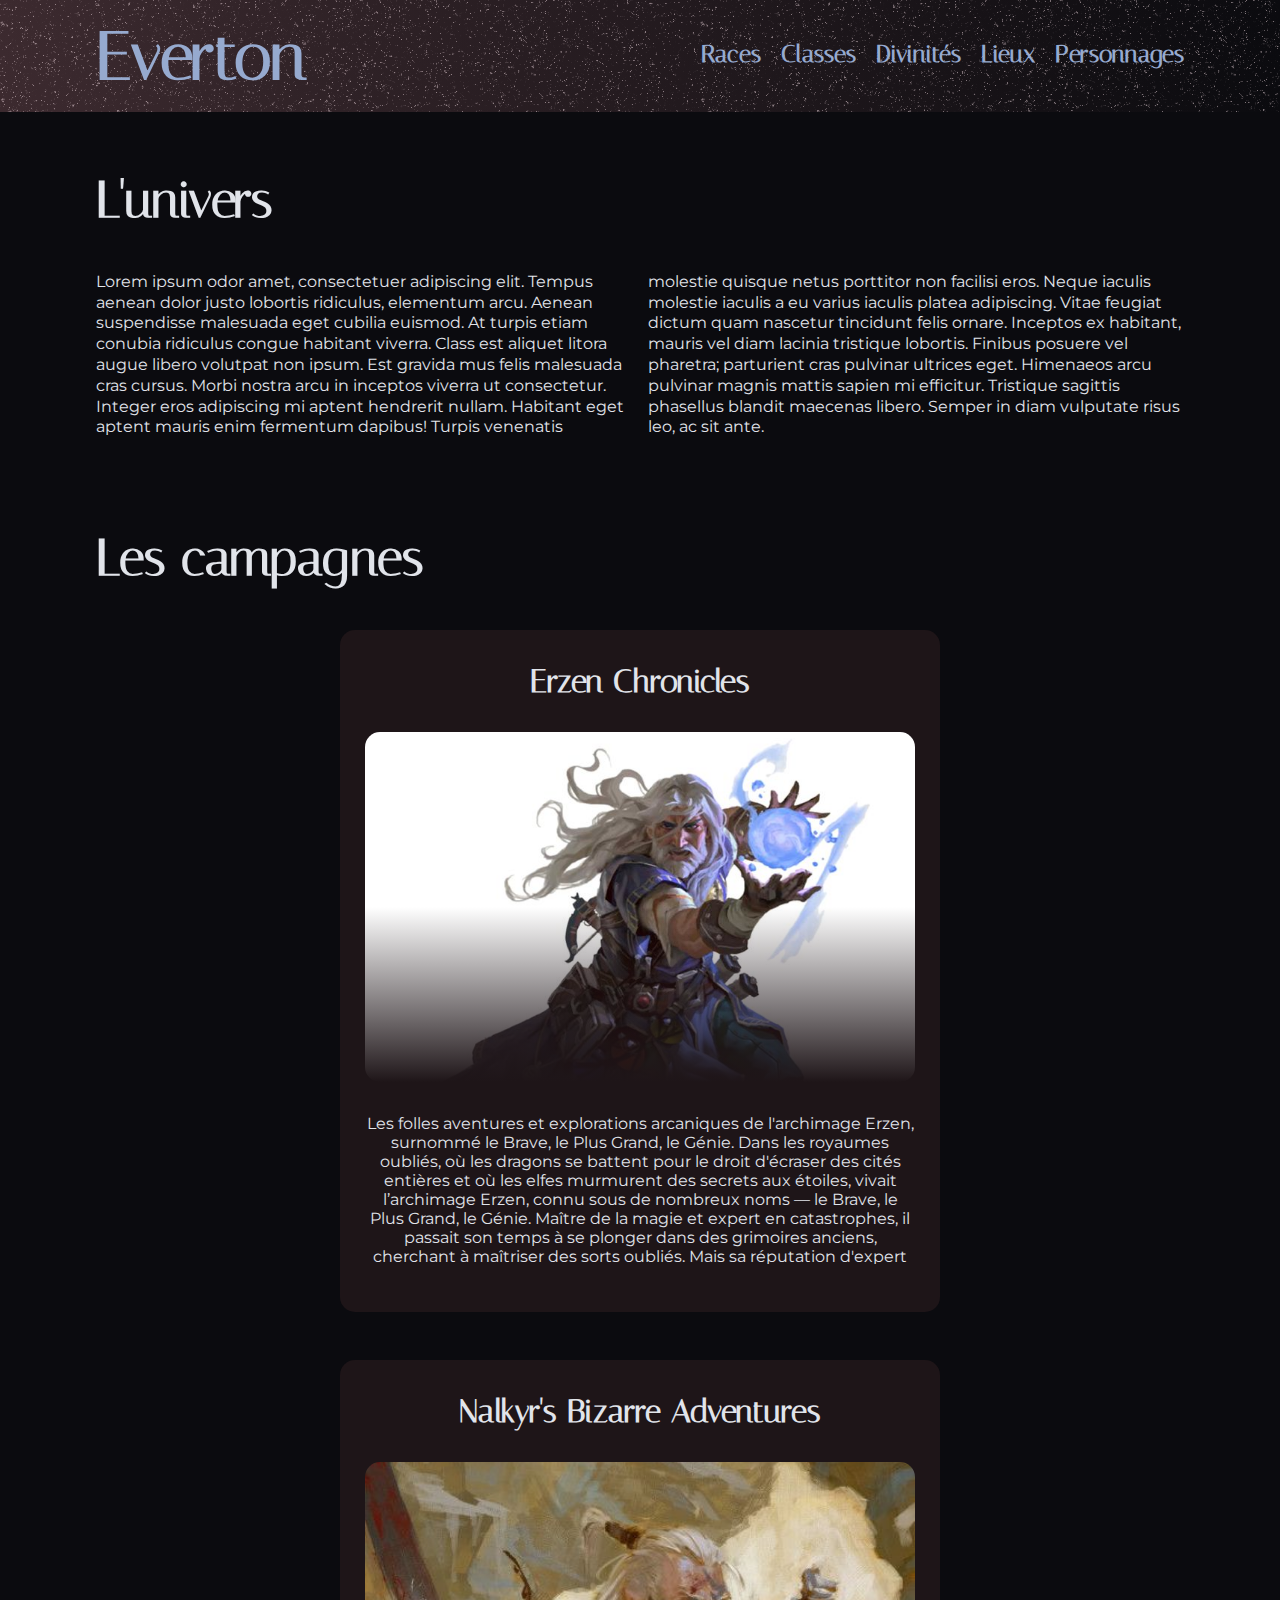
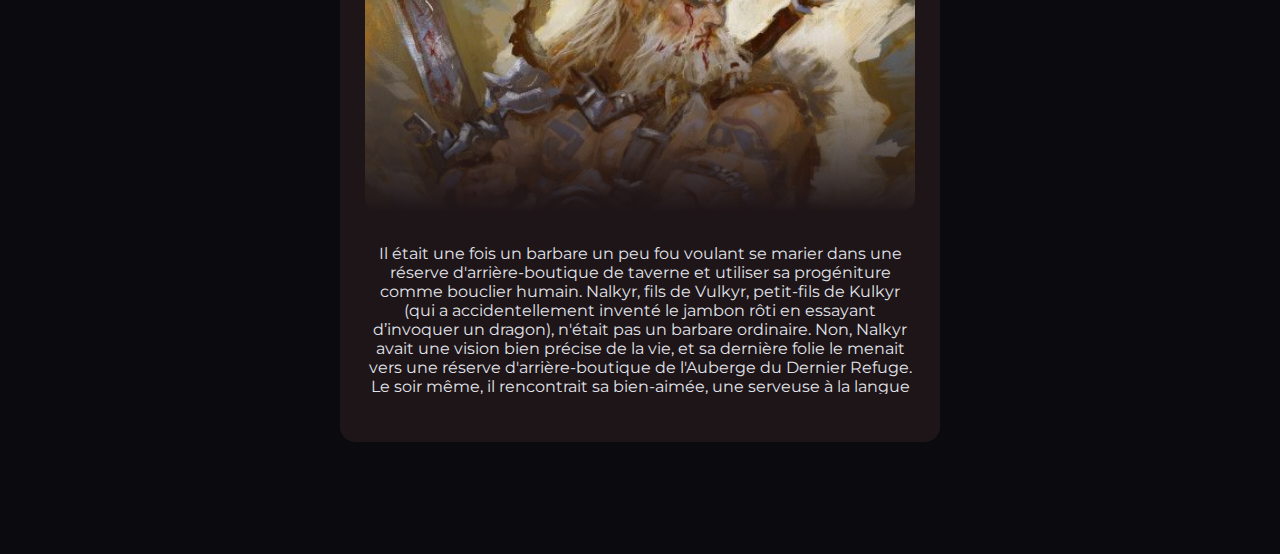
==== index.html @ 753ff7ca "Initial commit" ====
<!-- HOMEPAGE -->
<!DOCTYPE html>
<html lang="en">

<head>
    <meta charset="UTF-8">
    <meta name="viewport" content="width=device-width, initial-scale=1.0">
    <title>Everton</title>
    <link rel="stylesheet" href="global.css">
</head>

<body>
    <header>
        <h1><a href="index.html">Everton</a></h1>
        <ul>
            <a href="races.html">
                <li>Races</li>
            </a>
            <a href="classes.html">
                <li>Classes</li>
            </a>
            <a href="divinities.html">
                <li>Divinités</li>
            </a>
            <a href="locations.html">
                <li>Lieux</li>
            </a>
            <a href="characters.html">
                <li>Personnages</li>
            </a>
        </ul>
    </header>
    <section id="universe-home">
        <h2>L'univers</h2>
        <p>Lorem ipsum odor amet, consectetuer adipiscing elit. Tempus aenean dolor justo lobortis ridiculus, elementum
            arcu. Aenean suspendisse malesuada eget cubilia euismod. At turpis etiam conubia ridiculus congue habitant
            viverra. Class est aliquet litora augue libero volutpat non ipsum. Est gravida mus felis malesuada cras
            cursus. Morbi nostra arcu in inceptos viverra ut consectetur. Integer eros adipiscing mi aptent hendrerit
            nullam.

            Habitant eget aptent mauris enim fermentum dapibus! Turpis venenatis molestie quisque netus porttitor non
            facilisi eros. Neque iaculis molestie iaculis a eu varius iaculis platea adipiscing. Vitae feugiat dictum
            quam nascetur tincidunt felis ornare. Inceptos ex habitant, mauris vel diam lacinia tristique lobortis.
            Finibus posuere vel pharetra; parturient cras pulvinar ultrices eget. Himenaeos arcu pulvinar magnis mattis
            sapien mi efficitur. Tristique sagittis phasellus blandit maecenas libero. Semper in diam vulputate risus
            leo, ac sit ante.</p>
    </section>
    <section id="campaigns-home">
        <h2>Les campagnes</h2>
        <!-- Populate with campaigns database later on -->
        <div class="card-container">
            <div class="card">
                <p class="card-title">Erzen Chronicles</p>
                <div class="card-img">
                    <img class="card-img" src="images/Erzen.jpg" alt="Erzen Chronicles">
                </div>
                <p class="card-description">Les folles aventures et explorations arcaniques de l'archimage Erzen,
                    surnommé le Brave, le Plus Grand, le Génie.

                    Dans les royaumes oubliés, où les dragons se battent pour le droit d'écraser des cités entières et
                    où les elfes murmurent des secrets aux étoiles, vivait l’archimage Erzen, connu sous de nombreux
                    noms — le Brave, le Plus Grand, le Génie. Maître de la magie et expert en catastrophes, il passait
                    son temps à se plonger dans des grimoires anciens, cherchant à maîtriser des sorts oubliés. Mais sa
                    réputation d'expert était souvent éclipsée par ses mésaventures rocambolesques. Un jour, en tentant
                    d'invoquer un élémentaire de feu pour organiser une fête, il transforma sans le vouloir son chat en
                    une créature flammeux qui, par malheur, se mit à dévorer ses parchemins les plus précieux. Lors
                    d’une de ses plus fameuses explorations, Erzen décida de traverser les dimensions pour récupérer
                    l’Anneau de l'Infinie Folie, mais se retrouva à la place dans une dimension peuplée de trolls en
                    tutu dansants. Malgré ses échecs légendaires, il continuait à se pavaner dans ses robes
                    flamboyantes, persuadé que rien ne pouvait entraver son chemin vers la grandeur. "Il est impossible
                    de résister au charme d’un Erzen l’Éclatant !", clama-t-il un soir, tout en volant à travers la
                    taverne de l'Auberge de la Lune Écarlate, provoquant une pluie de chopes en bois sur les malheureux
                    clients en contrebas.</p>
            </div>
            <div class="card">
                <p class="card-title">Nalkyr's Bizarre Adventures</p>
                <div class="card-img">
                    <img class="card-img" src="images/Nalkyr.jpg" alt="Nalkyr's Bizarre Adventures">
                </div>
                <p class="card-description">Il était une fois un barbare un peu fou voulant se marier dans une réserve
                    d'arrière-boutique de taverne et utiliser sa progéniture comme bouclier humain.

                    Nalkyr, fils de Vulkyr, petit-fils de Kulkyr (qui a accidentellement inventé le jambon rôti en
                    essayant d’invoquer un dragon), n'était pas un barbare ordinaire. Non, Nalkyr avait une vision bien
                    précise de la vie, et sa dernière folie le menait vers une réserve d'arrière-boutique de l'Auberge
                    du Dernier Refuge. Le soir même, il rencontrait sa bien-aimée, une serveuse à la langue acérée et au
                    sourire éclatant, qui lui avait volé le cœur après seulement un tankard de bière. Dans un moment
                    d'inspiration abracadabrantesque, il décida de se marier là, entouré des fûts de bière et des restes
                    de banquet. "Rien de plus robuste qu’un crâne de Nalkyr", disait-il en plaisantant, tout en
                    convainquant ses amis de l’aider à construire un autel en bois de chêne, agrémenté de morceaux de
                    viande séchée comme décoration. Ses aventures prenaient un tournant comique lorsqu’il s'imaginait un
                    futur où ses enfants seraient entraînés à défendre le clan, en servant de boucliers humains contre
                    les trolls (ou, du moins, c'était son plan). Bien sûr, il ne manquait pas d’incidents, comme la fois
                    où il s’est déguisé en barde pour essayer de gagner le cœur de sa douce, mais qui s’est terminé par
                    un concert désastreux au milieu de la taverne, faisant fuir tous les clients, sauf elle. Nalkyr
                    était convaincu que l’amour et l'aventure étaient les véritables ingrédients d’une vie bien remplie,
                    même si ses idées faisaient souvent rire aux éclats ceux qui avaient le malheur d'être dans les
                    parages.</p>
            </div>
        </div>
    </section>
</body>

</html>
---- global.css ----
@import url("https://fonts.googleapis.com/css?family=Italiana:700|Italiana:400");
@import url("https://fonts.googleapis.com/css2?family=Montserrat:ital,wght@0,100..900;1,100..900&display=swap");
@media (prefers-color-scheme: light) {
  :root {
    --text-50: rgb(240, 241, 245);
    --text-100: rgb(225, 228, 234);
    --text-200: rgb(195, 201, 213);
    --text-300: rgb(165, 174, 192);
    --text-400: rgb(135, 147, 171);
    --text-500: rgb(105, 120, 150);
    --text-600: rgb(84, 96, 120);
    --text-700: rgb(63, 72, 90);
    --text-800: rgb(42, 48, 60);
    --text-900: rgb(21, 24, 30);
    --text-950: rgb(10, 12, 15);
    --background-50: rgb(240, 240, 244);
    --background-100: rgb(226, 226, 233);
    --background-200: rgb(197, 197, 211);
    --background-300: rgb(168, 168, 189);
    --background-400: rgb(139, 139, 167);
    --background-500: rgb(110, 110, 145);
    --background-600: rgb(88, 88, 116);
    --background-700: rgb(66, 66, 87);
    --background-800: rgb(44, 44, 58);
    --background-900: rgb(22, 22, 29);
    --background-950: rgb(11, 11, 15);
    --primary-50: rgb(238, 241, 247);
    --primary-100: rgb(220, 227, 239);
    --primary-200: rgb(185, 198, 223);
    --primary-300: rgb(150, 170, 207);
    --primary-400: rgb(115, 142, 191);
    --primary-500: rgb(80, 113, 175);
    --primary-600: rgb(64, 91, 140);
    --primary-700: rgb(48, 68, 105);
    --primary-800: rgb(32, 45, 70);
    --primary-900: rgb(16, 23, 35);
    --primary-950: rgb(8, 11, 17);
    --secondary-50: rgb(245, 240, 241);
    --secondary-100: rgb(234, 225, 228);
    --secondary-200: rgb(213, 195, 200);
    --secondary-300: rgb(192, 165, 173);
    --secondary-400: rgb(171, 135, 146);
    --secondary-500: rgb(150, 105, 118);
    --secondary-600: rgb(120, 84, 95);
    --secondary-700: rgb(90, 63, 71);
    --secondary-800: rgb(60, 42, 47);
    --secondary-900: rgb(30, 21, 24);
    --secondary-950: rgb(15, 10, 12);
    --accent-50: rgb(245, 242, 240);
    --accent-100: rgb(234, 229, 225);
    --accent-200: rgb(213, 202, 195);
    --accent-300: rgb(192, 176, 165);
    --accent-400: rgb(171, 150, 135);
    --accent-500: rgb(150, 124, 105);
    --accent-600: rgb(120, 99, 84);
    --accent-700: rgb(90, 74, 63);
    --accent-800: rgb(60, 49, 42);
    --accent-900: rgb(30, 25, 21);
    --accent-950: rgb(15, 12, 10);
  }
}
@media (prefers-color-scheme: dark) {
  :root {
    --text-50: rgb(10, 12, 15);
    --text-100: rgb(20, 24, 31);
    --text-200: rgb(41, 48, 61);
    --text-300: rgb(61, 71, 92);
    --text-400: rgb(82, 95, 122);
    --text-500: rgb(102, 119, 153);
    --text-600: rgb(133, 146, 173);
    --text-700: rgb(163, 173, 194);
    --text-800: rgb(194, 201, 214);
    --text-900: rgb(224, 228, 235);
    --text-950: rgb(240, 241, 245);
    --background-50: rgb(11, 11, 14);
    --background-100: rgb(22, 22, 29);
    --background-200: rgb(44, 44, 58);
    --background-300: rgb(67, 67, 86);
    --background-400: rgb(89, 89, 115);
    --background-500: rgb(111, 111, 144);
    --background-600: rgb(140, 140, 166);
    --background-700: rgb(169, 169, 188);
    --background-800: rgb(197, 197, 211);
    --background-900: rgb(226, 226, 233);
    --background-950: rgb(241, 241, 244);
    --primary-50: rgb(8, 11, 18);
    --primary-100: rgb(16, 23, 35);
    --primary-200: rgb(32, 45, 70);
    --primary-300: rgb(47, 68, 106);
    --primary-400: rgb(63, 90, 141);
    --primary-500: rgb(79, 113, 176);
    --primary-600: rgb(114, 141, 192);
    --primary-700: rgb(149, 170, 208);
    --primary-800: rgb(185, 198, 223);
    --primary-900: rgb(220, 227, 239);
    --primary-950: rgb(237, 241, 247);
    --secondary-50: rgb(15, 10, 12);
    --secondary-100: rgb(30, 21, 24);
    --secondary-200: rgb(60, 42, 47);
    --secondary-300: rgb(90, 63, 71);
    --secondary-400: rgb(120, 84, 95);
    --secondary-500: rgb(150, 105, 118);
    --secondary-600: rgb(171, 135, 146);
    --secondary-700: rgb(192, 165, 173);
    --secondary-800: rgb(213, 195, 200);
    --secondary-900: rgb(234, 225, 228);
    --secondary-950: rgb(245, 240, 241);
    --accent-50: rgb(15, 12, 10);
    --accent-100: rgb(30, 25, 21);
    --accent-200: rgb(60, 50, 42);
    --accent-300: rgb(90, 75, 63);
    --accent-400: rgb(120, 100, 84);
    --accent-500: rgb(150, 124, 105);
    --accent-600: rgb(171, 151, 135);
    --accent-700: rgb(192, 177, 165);
    --accent-800: rgb(213, 203, 195);
    --accent-900: rgb(234, 229, 225);
    --accent-950: rgb(245, 242, 240);
  }
}
body {
  font-family: "Montserrat";
  font-weight: 400;
  color: var(--text-100);
  background-color: var(--background-950);
  margin: 0;
  padding: 0;
  padding-bottom: 6em;
}

h1,
h2,
h3,
h4,
h5 {
  font-family: "Italiana";
  font-weight: 700;
}

html {
  font-size: 100%;
}

/* 16px */
h1 {
  font-size: 4.21rem;
  /* 67.36px */
}

h2 {
  font-size: 3.158rem;
  /* 50.56px */
}

h3 {
  font-size: 2.369rem;
  /* 37.92px */
}

h4 {
  font-size: 1.777rem;
  /* 28.48px */
}

h5 {
  font-size: 1.333rem;
  /* 21.28px */
}

small {
  font-size: 0.75rem;
  /* 12px */
}

header {
  background: url(images/noise1.svg), linear-gradient(270deg, var(--background-950), var(--secondary-800));
  display: flex;
  height: 80px;
  color: var(--primary-300);
  justify-content: space-between;
  padding: 1em 6em;
  -webkit-user-select: none;
     -moz-user-select: none;
          user-select: none;
  font-family: "Italiana";
}
header h1 {
  margin: 0;
}
header h1 a {
  color: inherit;
  text-decoration: none;
}
header h1 a:visited {
  color: inherit;
}
header ul {
  list-style: none;
  display: flex;
  gap: 20px;
  font-size: 1.5em;
  font-weight: 700;
}
header ul a {
  text-decoration: none;
  color: inherit;
  -webkit-user-select: none;
     -moz-user-select: none;
          user-select: none;
  position: relative;
}
header ul a:visited {
  color: inherit;
}
header ul a:before {
  content: "";
  position: absolute;
  left: 50%;
  bottom: -2px;
  transform: translateX(-50%) scaleX(0);
  transform-origin: 50% 50%;
  width: 100%;
  height: 2px;
  background-color: var(--primary-300);
  transition: 0.5s;
}
header ul a:hover:before {
  transform: translateX(-50%) scaleX(1);
}

section {
  padding: 1em 6em;
}

#universe-home p {
  -moz-columns: 2;
       columns: 2;
  line-height: 130%;
}

.card-container {
  display: flex;
  justify-content: space-evenly;
  flex-wrap: wrap;
  row-gap: 48px;
  -moz-column-gap: 0;
       column-gap: 0;
}
.card-container .card {
  background-color: var(--secondary-900);
  border-radius: 15px;
  width: 600px;
  display: flex;
  flex-direction: column;
  align-items: center;
}
.card-container .card .card-img {
  width: 550px;
  height: 350px;
  position: relative;
  border-radius: 15px;
}
.card-container .card .card-img:after {
  content: "";
  position: absolute;
  bottom: 0;
  left: 0;
  right: 0;
  height: 50%;
  background: linear-gradient(to top, var(--secondary-900), transparent);
  pointer-events: none;
}
.card-container .card .card-img img {
  width: 100%;
  height: 100%;
  -o-object-fit: cover;
     object-fit: cover;
  -o-object-position: 50% 10%;
     object-position: 50% 10%;
}
.card-container .card .card-title {
  font-size: 2em;
  font-weight: 700;
  font-family: "Italiana";
}
.card-container .card .card-description {
  padding-top: 1em;
  font-size: 1em;
  width: 550px;
  overflow: scroll;
  text-overflow: ellipsis;
  text-align: center;
}

#campaigns-home .card {
  height: 650px;
  padding-bottom: 2em;
}
#campaigns-home .card .card-description {
  max-height: 360px;
}/*# sourceMappingURL=global.css.map */
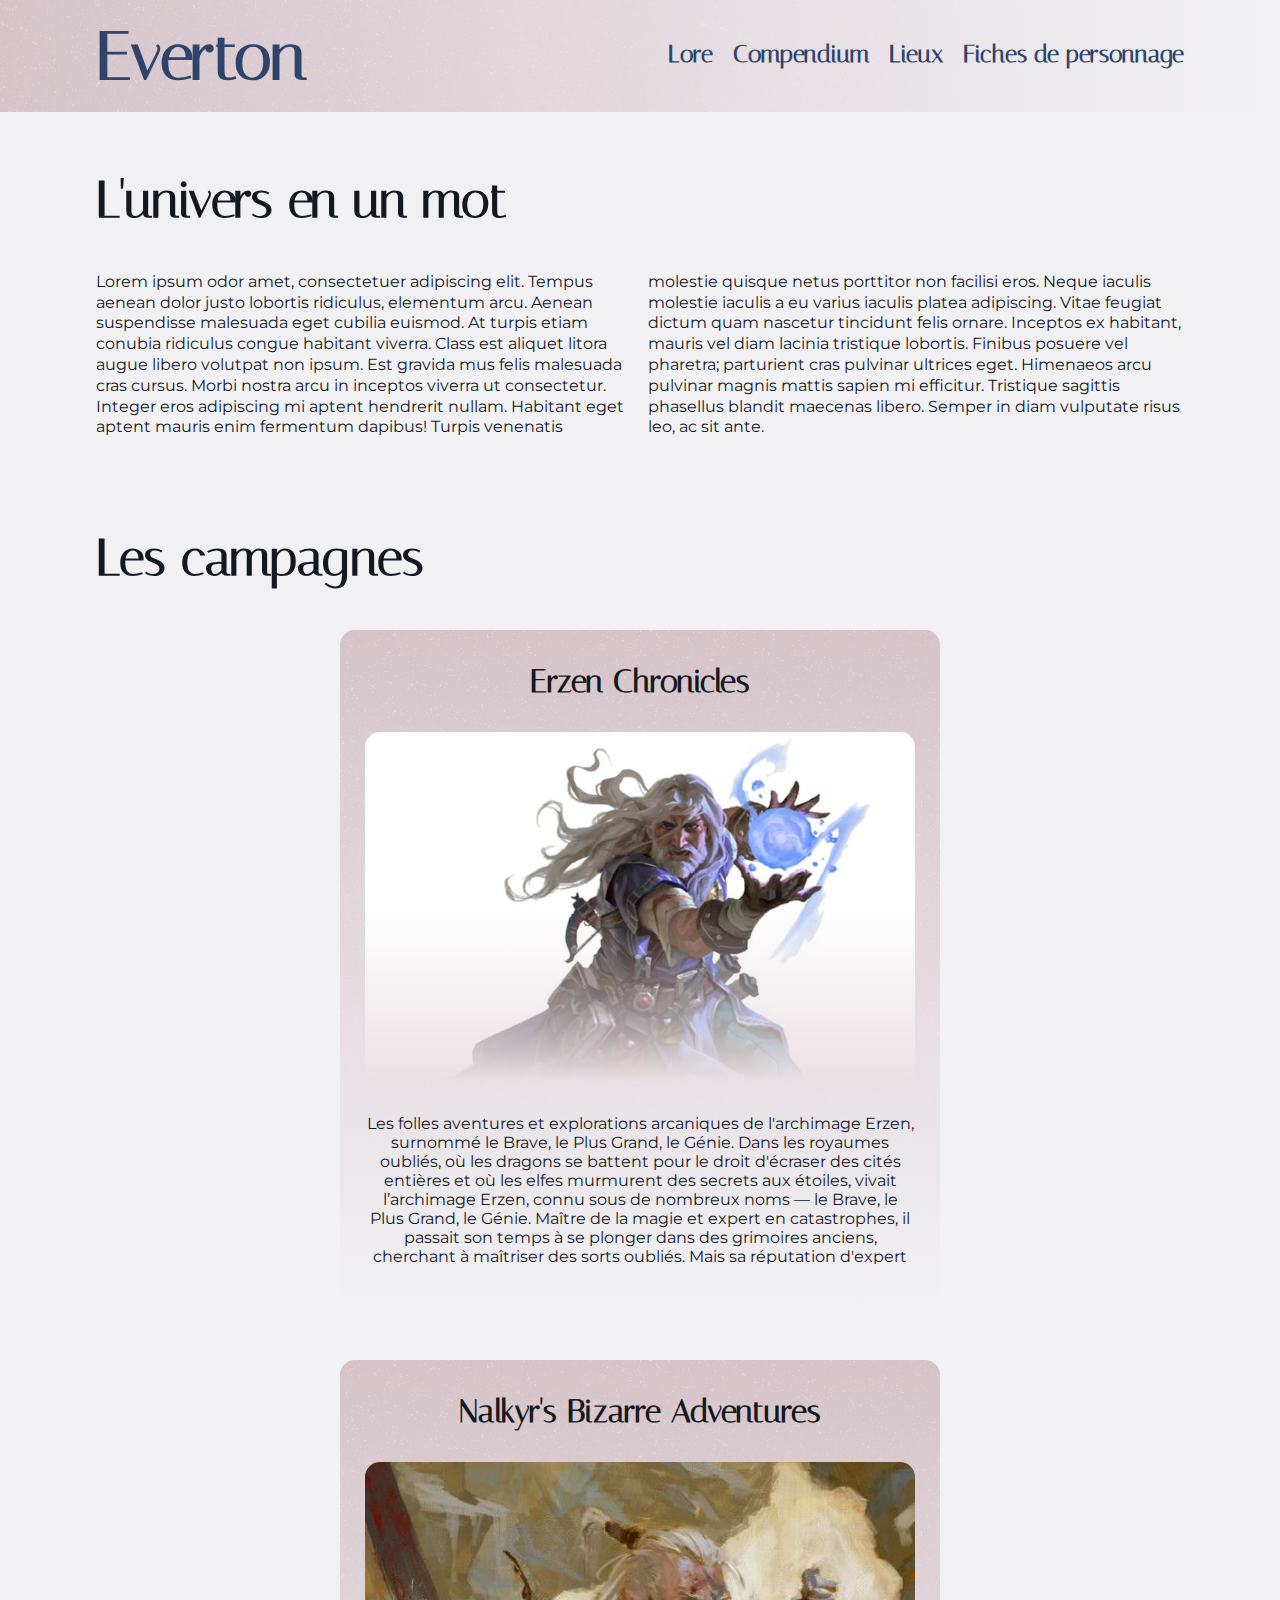
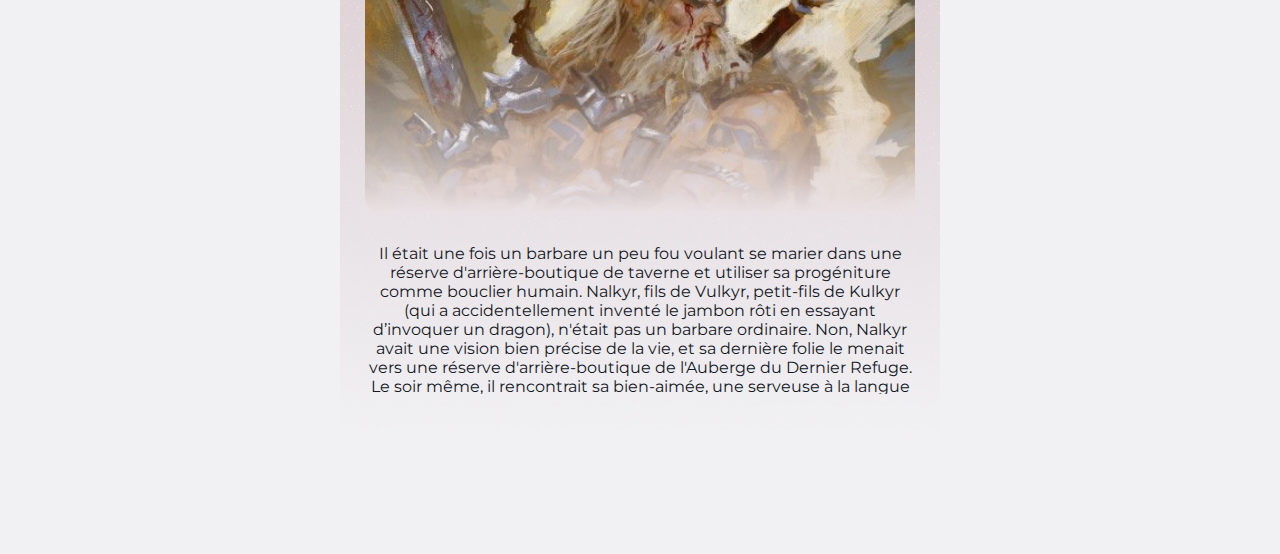
==== commit c2dffbab: "Fusion de pages, nouveau dropdown" ====
--- a/index.html
+++ b/index.html
@@ -13,25 +13,22 @@
     <header>
         <h1><a href="index.html">Everton</a></h1>
         <ul>
-            <a href="races.html">
-                <li>Races</li>
+            <a href="lore.html">
+                <li>Lore</li>
             </a>
-            <a href="classes.html">
-                <li>Classes</li>
-            </a>
-            <a href="divinities.html">
-                <li>Divinités</li>
+            <a href="compendium.html">
+                <li>Compendium</li>
             </a>
             <a href="locations.html">
                 <li>Lieux</li>
             </a>
             <a href="characters.html">
-                <li>Personnages</li>
+                <li>Fiches de personnage</li>
             </a>
         </ul>
     </header>
     <section id="universe-home">
-        <h2>L'univers</h2>
+        <h2>L'univers en un mot</h2>
         <p>Lorem ipsum odor amet, consectetuer adipiscing elit. Tempus aenean dolor justo lobortis ridiculus, elementum
             arcu. Aenean suspendisse malesuada eget cubilia euismod. At turpis etiam conubia ridiculus congue habitant
             viverra. Class est aliquet litora augue libero volutpat non ipsum. Est gravida mus felis malesuada cras
--- a/global.css
+++ b/global.css
@@ -1,123 +1,67 @@
 @import url("https://fonts.googleapis.com/css?family=Italiana:700|Italiana:400");
 @import url("https://fonts.googleapis.com/css2?family=Montserrat:ital,wght@0,100..900;1,100..900&display=swap");
-@media (prefers-color-scheme: light) {
-  :root {
-    --text-50: rgb(240, 241, 245);
-    --text-100: rgb(225, 228, 234);
-    --text-200: rgb(195, 201, 213);
-    --text-300: rgb(165, 174, 192);
-    --text-400: rgb(135, 147, 171);
-    --text-500: rgb(105, 120, 150);
-    --text-600: rgb(84, 96, 120);
-    --text-700: rgb(63, 72, 90);
-    --text-800: rgb(42, 48, 60);
-    --text-900: rgb(21, 24, 30);
-    --text-950: rgb(10, 12, 15);
-    --background-50: rgb(240, 240, 244);
-    --background-100: rgb(226, 226, 233);
-    --background-200: rgb(197, 197, 211);
-    --background-300: rgb(168, 168, 189);
-    --background-400: rgb(139, 139, 167);
-    --background-500: rgb(110, 110, 145);
-    --background-600: rgb(88, 88, 116);
-    --background-700: rgb(66, 66, 87);
-    --background-800: rgb(44, 44, 58);
-    --background-900: rgb(22, 22, 29);
-    --background-950: rgb(11, 11, 15);
-    --primary-50: rgb(238, 241, 247);
-    --primary-100: rgb(220, 227, 239);
-    --primary-200: rgb(185, 198, 223);
-    --primary-300: rgb(150, 170, 207);
-    --primary-400: rgb(115, 142, 191);
-    --primary-500: rgb(80, 113, 175);
-    --primary-600: rgb(64, 91, 140);
-    --primary-700: rgb(48, 68, 105);
-    --primary-800: rgb(32, 45, 70);
-    --primary-900: rgb(16, 23, 35);
-    --primary-950: rgb(8, 11, 17);
-    --secondary-50: rgb(245, 240, 241);
-    --secondary-100: rgb(234, 225, 228);
-    --secondary-200: rgb(213, 195, 200);
-    --secondary-300: rgb(192, 165, 173);
-    --secondary-400: rgb(171, 135, 146);
-    --secondary-500: rgb(150, 105, 118);
-    --secondary-600: rgb(120, 84, 95);
-    --secondary-700: rgb(90, 63, 71);
-    --secondary-800: rgb(60, 42, 47);
-    --secondary-900: rgb(30, 21, 24);
-    --secondary-950: rgb(15, 10, 12);
-    --accent-50: rgb(245, 242, 240);
-    --accent-100: rgb(234, 229, 225);
-    --accent-200: rgb(213, 202, 195);
-    --accent-300: rgb(192, 176, 165);
-    --accent-400: rgb(171, 150, 135);
-    --accent-500: rgb(150, 124, 105);
-    --accent-600: rgb(120, 99, 84);
-    --accent-700: rgb(90, 74, 63);
-    --accent-800: rgb(60, 49, 42);
-    --accent-900: rgb(30, 25, 21);
-    --accent-950: rgb(15, 12, 10);
-  }
-}
-@media (prefers-color-scheme: dark) {
-  :root {
-    --text-50: rgb(10, 12, 15);
-    --text-100: rgb(20, 24, 31);
-    --text-200: rgb(41, 48, 61);
-    --text-300: rgb(61, 71, 92);
-    --text-400: rgb(82, 95, 122);
-    --text-500: rgb(102, 119, 153);
-    --text-600: rgb(133, 146, 173);
-    --text-700: rgb(163, 173, 194);
-    --text-800: rgb(194, 201, 214);
-    --text-900: rgb(224, 228, 235);
-    --text-950: rgb(240, 241, 245);
-    --background-50: rgb(11, 11, 14);
-    --background-100: rgb(22, 22, 29);
-    --background-200: rgb(44, 44, 58);
-    --background-300: rgb(67, 67, 86);
-    --background-400: rgb(89, 89, 115);
-    --background-500: rgb(111, 111, 144);
-    --background-600: rgb(140, 140, 166);
-    --background-700: rgb(169, 169, 188);
-    --background-800: rgb(197, 197, 211);
-    --background-900: rgb(226, 226, 233);
-    --background-950: rgb(241, 241, 244);
-    --primary-50: rgb(8, 11, 18);
-    --primary-100: rgb(16, 23, 35);
-    --primary-200: rgb(32, 45, 70);
-    --primary-300: rgb(47, 68, 106);
-    --primary-400: rgb(63, 90, 141);
-    --primary-500: rgb(79, 113, 176);
-    --primary-600: rgb(114, 141, 192);
-    --primary-700: rgb(149, 170, 208);
-    --primary-800: rgb(185, 198, 223);
-    --primary-900: rgb(220, 227, 239);
-    --primary-950: rgb(237, 241, 247);
-    --secondary-50: rgb(15, 10, 12);
-    --secondary-100: rgb(30, 21, 24);
-    --secondary-200: rgb(60, 42, 47);
-    --secondary-300: rgb(90, 63, 71);
-    --secondary-400: rgb(120, 84, 95);
-    --secondary-500: rgb(150, 105, 118);
-    --secondary-600: rgb(171, 135, 146);
-    --secondary-700: rgb(192, 165, 173);
-    --secondary-800: rgb(213, 195, 200);
-    --secondary-900: rgb(234, 225, 228);
-    --secondary-950: rgb(245, 240, 241);
-    --accent-50: rgb(15, 12, 10);
-    --accent-100: rgb(30, 25, 21);
-    --accent-200: rgb(60, 50, 42);
-    --accent-300: rgb(90, 75, 63);
-    --accent-400: rgb(120, 100, 84);
-    --accent-500: rgb(150, 124, 105);
-    --accent-600: rgb(171, 151, 135);
-    --accent-700: rgb(192, 177, 165);
-    --accent-800: rgb(213, 203, 195);
-    --accent-900: rgb(234, 229, 225);
-    --accent-950: rgb(245, 242, 240);
-  }
-}
+@font-face {
+  font-family: "RemixIcon";
+  src: url("fonts/remixicon.woff");
+}
+:root {
+  --text-50: rgb(10, 12, 15);
+  --text-100: rgb(20, 24, 31);
+  --text-200: rgb(41, 48, 61);
+  --text-300: rgb(61, 71, 92);
+  --text-400: rgb(82, 95, 122);
+  --text-500: rgb(102, 119, 153);
+  --text-600: rgb(133, 146, 173);
+  --text-700: rgb(163, 173, 194);
+  --text-800: rgb(194, 201, 214);
+  --text-900: rgb(224, 228, 235);
+  --text-950: rgb(240, 241, 245);
+  --background-50: rgb(11, 11, 14);
+  --background-100: rgb(22, 22, 29);
+  --background-200: rgb(44, 44, 58);
+  --background-300: rgb(67, 67, 86);
+  --background-400: rgb(89, 89, 115);
+  --background-500: rgb(111, 111, 144);
+  --background-600: rgb(140, 140, 166);
+  --background-700: rgb(169, 169, 188);
+  --background-800: rgb(197, 197, 211);
+  --background-900: rgb(226, 226, 233);
+  --background-950: rgb(241, 241, 244);
+  --primary-50: rgb(8, 11, 18);
+  --primary-100: rgb(16, 23, 35);
+  --primary-200: rgb(32, 45, 70);
+  --primary-300: rgb(47, 68, 106);
+  --primary-400: rgb(63, 90, 141);
+  --primary-500: rgb(79, 113, 176);
+  --primary-600: rgb(114, 141, 192);
+  --primary-700: rgb(149, 170, 208);
+  --primary-800: rgb(185, 198, 223);
+  --primary-900: rgb(220, 227, 239);
+  --primary-950: rgb(237, 241, 247);
+  --secondary-50: rgb(15, 10, 12);
+  --secondary-100: rgb(30, 21, 24);
+  --secondary-200: rgb(60, 42, 47);
+  --secondary-300: rgb(90, 63, 71);
+  --secondary-400: rgb(120, 84, 95);
+  --secondary-500: rgb(150, 105, 118);
+  --secondary-600: rgb(171, 135, 146);
+  --secondary-700: rgb(192, 165, 173);
+  --secondary-800: rgb(213, 195, 200);
+  --secondary-900: rgb(234, 225, 228);
+  --secondary-950: rgb(245, 240, 241);
+  --accent-50: rgb(15, 12, 10);
+  --accent-100: rgb(30, 25, 21);
+  --accent-200: rgb(60, 50, 42);
+  --accent-300: rgb(90, 75, 63);
+  --accent-400: rgb(120, 100, 84);
+  --accent-500: rgb(150, 124, 105);
+  --accent-600: rgb(171, 151, 135);
+  --accent-700: rgb(192, 177, 165);
+  --accent-800: rgb(213, 203, 195);
+  --accent-900: rgb(234, 229, 225);
+  --accent-950: rgb(245, 242, 240);
+}
+
 body {
   font-family: "Montserrat";
   font-weight: 400;
@@ -241,13 +185,12 @@
 .card-container {
   display: flex;
   justify-content: space-evenly;
+  align-items: center;
+  gap: 80px;
   flex-wrap: wrap;
-  row-gap: 48px;
-  -moz-column-gap: 0;
-       column-gap: 0;
 }
 .card-container .card {
-  background-color: var(--secondary-900);
+  background: url(images/noise1.svg) no-repeat center/cover, linear-gradient(var(--accent-900) 0%, var(--secondary-900) 28%);
   border-radius: 15px;
   width: 600px;
   display: flex;
@@ -292,10 +235,74 @@
   text-align: center;
 }
 
+#campaigns-home .card-container {
+  display: flex;
+  justify-content: space-evenly;
+  flex-wrap: wrap;
+  row-gap: 48px;
+  -moz-column-gap: 0;
+       column-gap: 0;
+}
 #campaigns-home .card {
   height: 650px;
   padding-bottom: 2em;
+  background: url(images/noise1.svg) no-repeat center/cover, linear-gradient(0deg, var(--background-950), var(--secondary-800));
 }
 #campaigns-home .card .card-description {
   max-height: 360px;
+}
+
+.custom-dropdown {
+  margin-bottom: 1em;
+  position: relative;
+  display: inline-block;
+  position: relative;
+  z-index: 10;
+  cursor: pointer;
+  font-size: 16px;
+  background: none;
+  font-family: "Italiana";
+  font-size: 2em;
+  font-weight: 700;
+  color: var(--primary-300);
+  width: 180px;
+  border-radius: 0;
+  outline: none;
+  border: none;
+  border-bottom: var(--primary-300) 2px solid;
+  background-color: var(--secondary-800);
+}
+.custom-dropdown .dropdown-title {
+  padding: 10px;
+  position: relative;
+}
+.custom-dropdown .dropdown-title:after {
+  content: "\ea4e";
+  font-family: "RemixIcon";
+  fill: var(--primary-300);
+  position: absolute;
+  top: 12px;
+  right: 6px;
+}
+.custom-dropdown .dropdown-options {
+  display: none;
+  /* Initially hidden */
+  position: absolute;
+  background: url(images/noise1.svg) no-repeat center/cover, linear-gradient(0deg, var(--background-950), var(--secondary-800));
+  border: 1px solid #ccc;
+  list-style: none;
+  padding: 0;
+  margin: 0;
+  width: 100%;
+}
+.custom-dropdown .dropdown-options li {
+  padding: 10px;
+  border-bottom: 1px solid #ccc;
+  color: #333;
+}
+.custom-dropdown .dropdown-options li:last-child {
+  border-bottom: none;
+}
+.custom-dropdown .dropdown-options li:hover {
+  background-color: #f0f0f0;
 }/*# sourceMappingURL=global.css.map */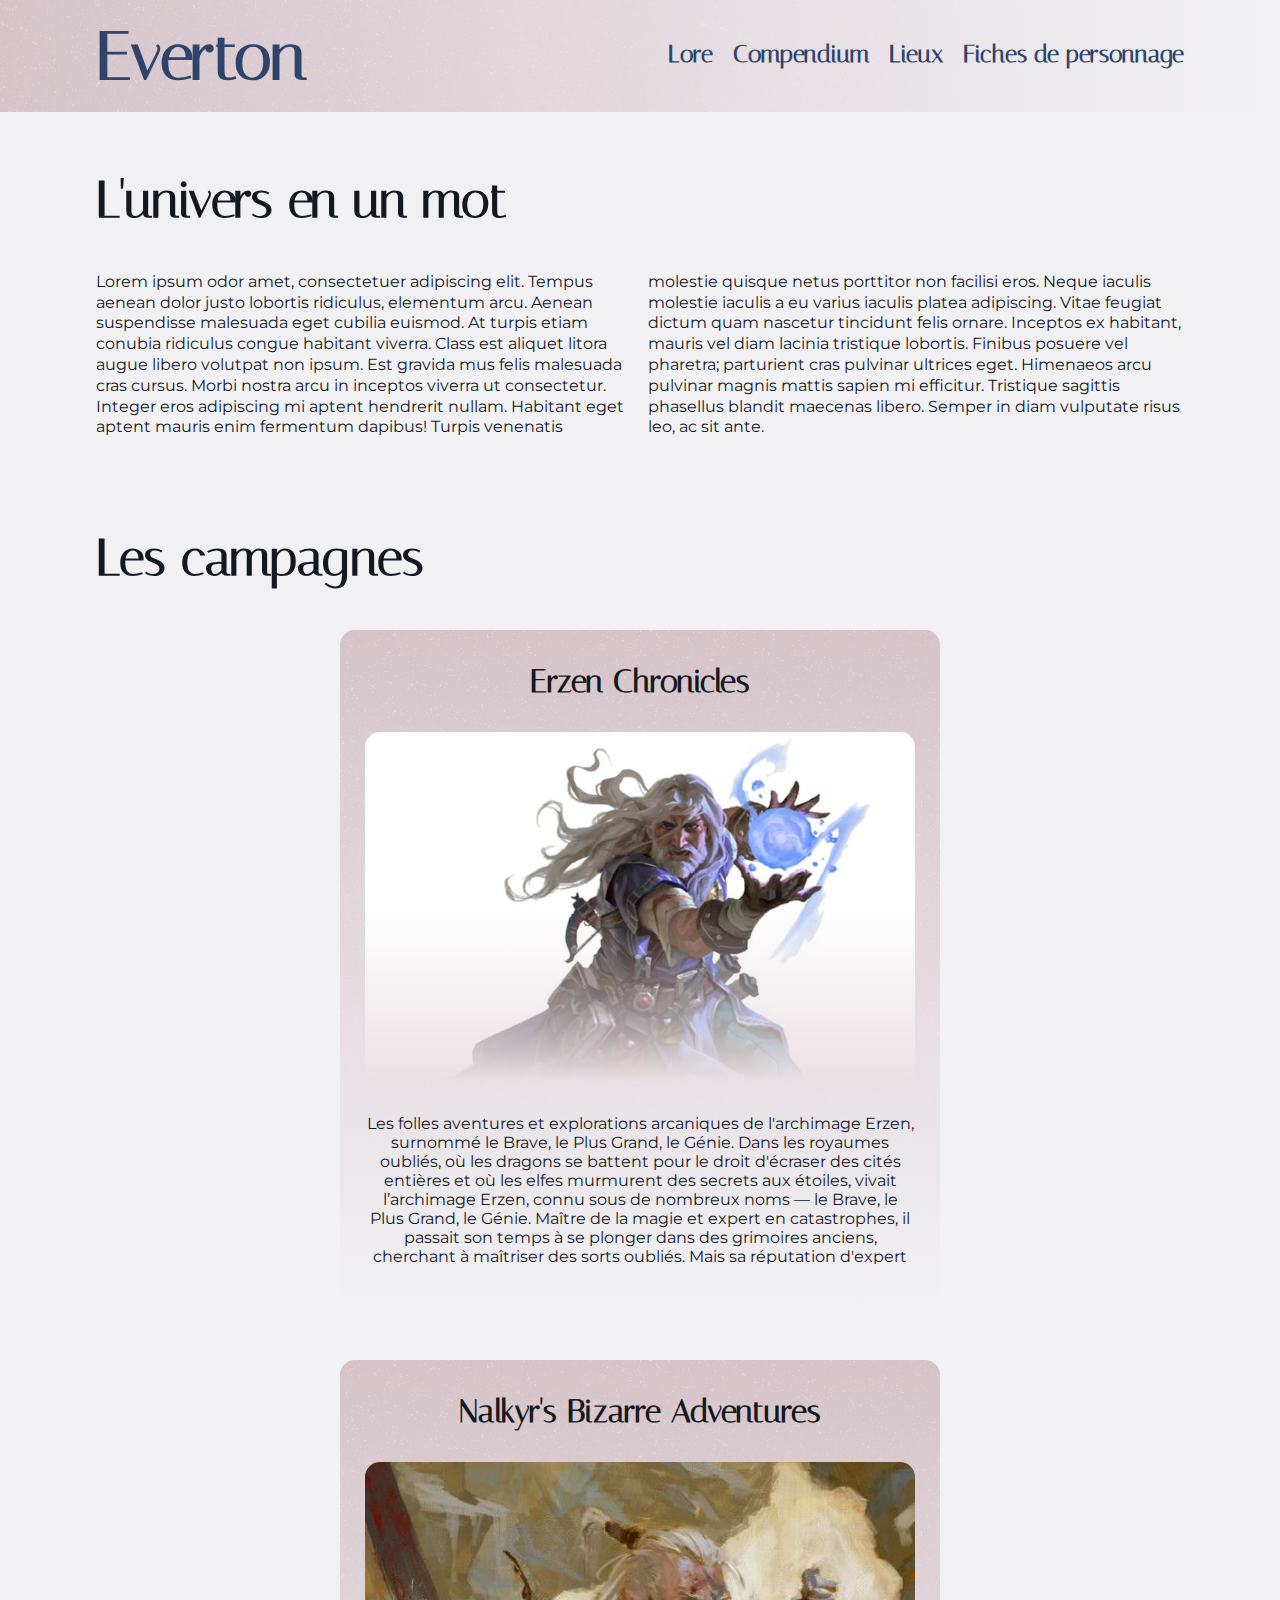
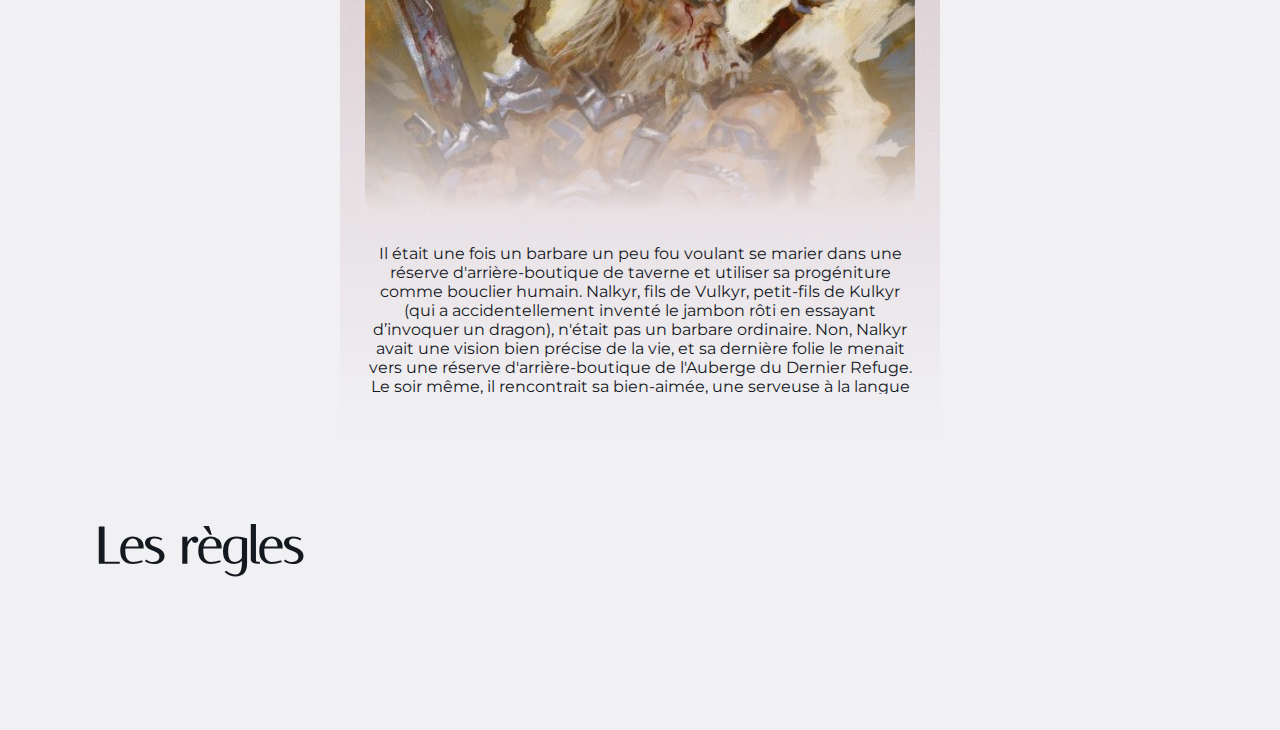
==== commit d9bb266f: "Map" ====
--- a/index.html
+++ b/index.html
@@ -96,6 +96,9 @@
             </div>
         </div>
     </section>
+    <section id="rules-home">
+        <h2>Les règles</h2>
+    </section>
 </body>
 
 </html>--- a/global.css
+++ b/global.css
@@ -253,6 +253,9 @@
 }
 
 .custom-dropdown {
+  -webkit-user-select: none;
+     -moz-user-select: none;
+          user-select: none;
   margin-bottom: 1em;
   position: relative;
   display: inline-block;
@@ -305,4 +308,10 @@
 }
 .custom-dropdown .dropdown-options li:hover {
   background-color: #f0f0f0;
+}
+
+#map {
+  width: 100%;
+  height: 600px;
+  background-color: rgba(127, 179, 192, 0.4);
 }/*# sourceMappingURL=global.css.map */